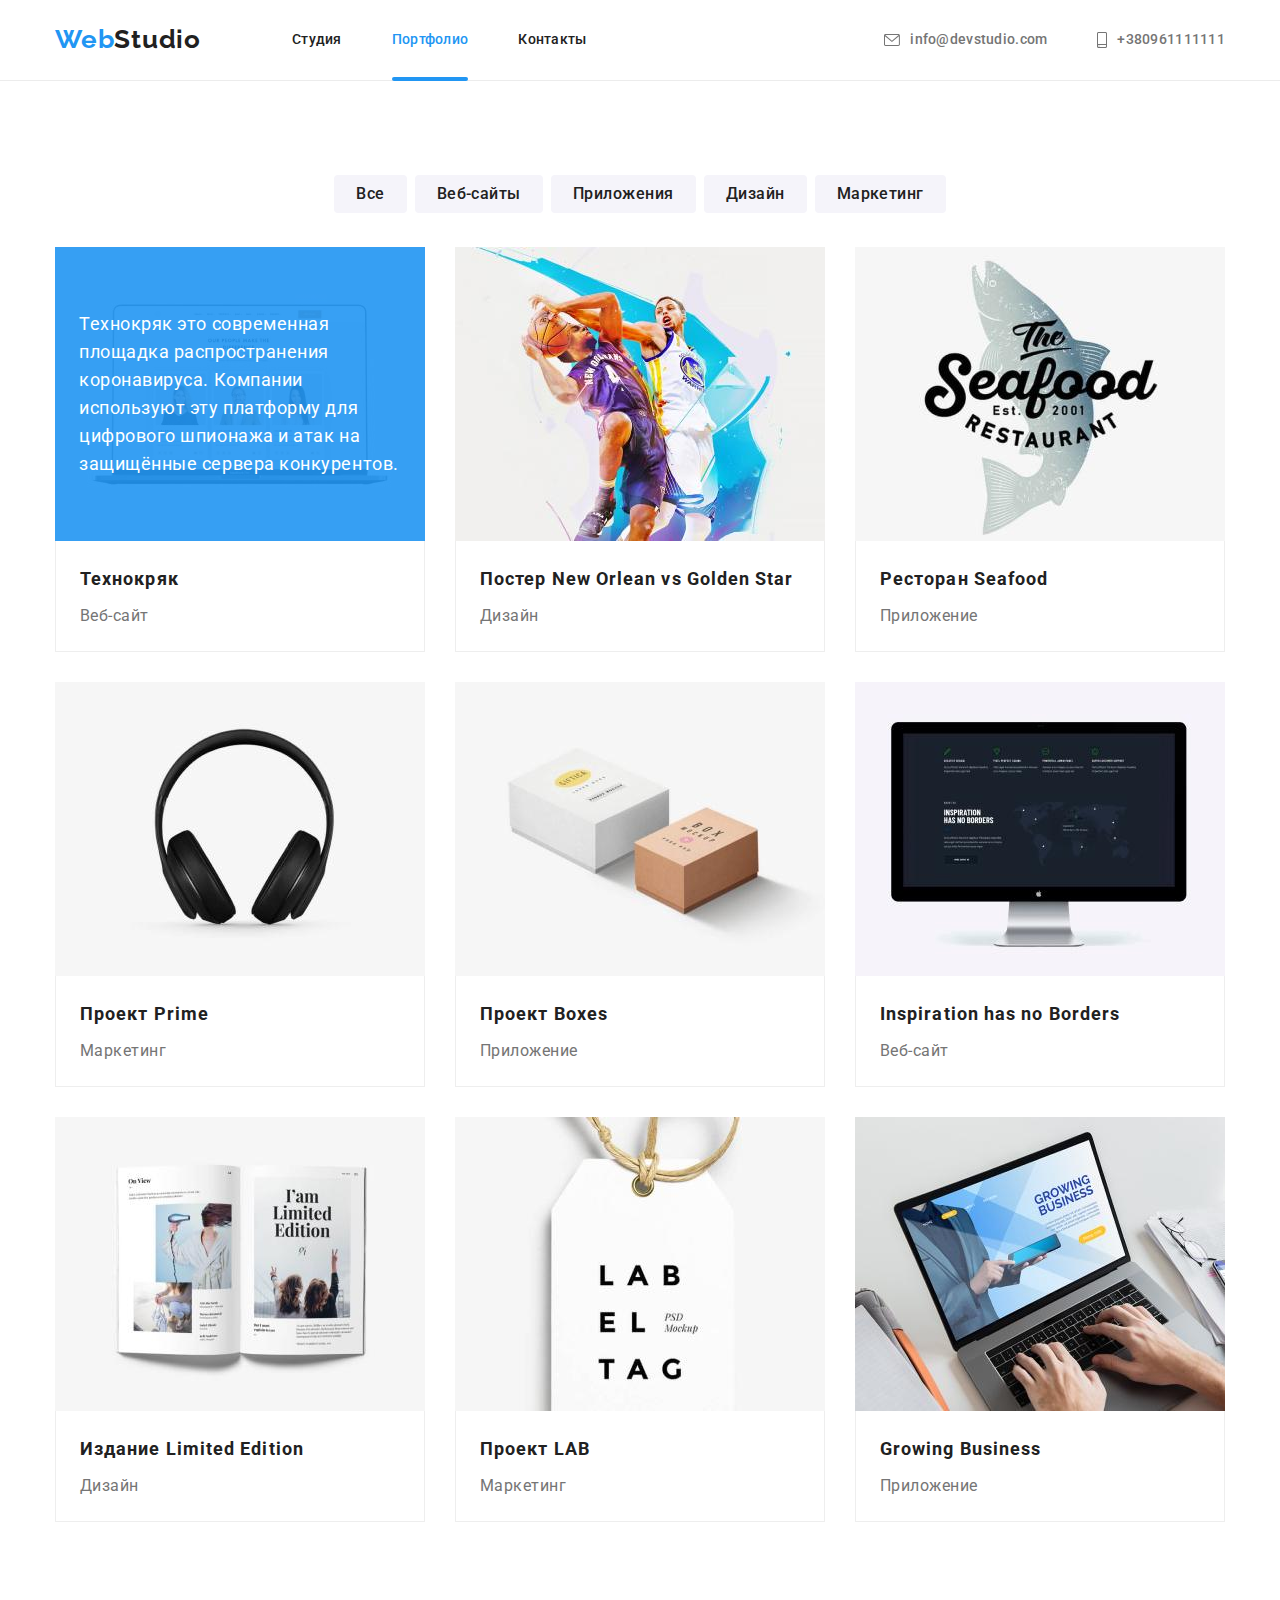
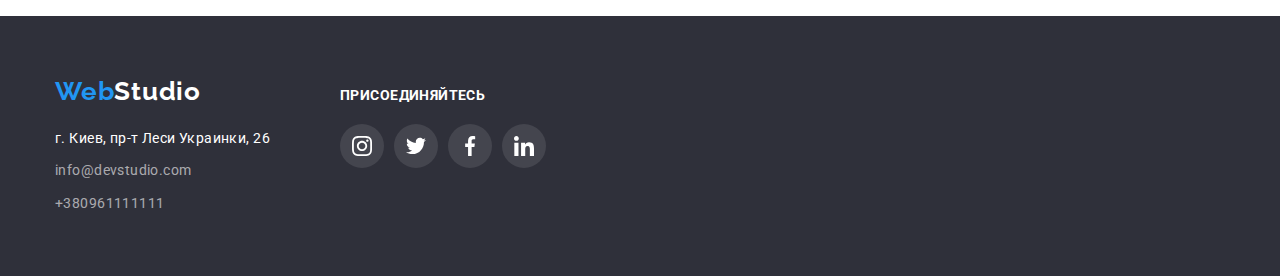
==== portfolio.html @ 486d4fc3 "added after(header), transition to links, position(img)" ====
<!DOCTYPE html>
<html lang="en">
<head>
    <meta charset="UTF-8">
    <meta http-equiv="X-UA-Compatible" content="IE=edge">
    <meta name="viewport" content="width=device-width, initial-scale=1.0">
    <title>Portfolio</title>
    <link rel="preconnect" href="https://fonts.googleapis.com">
    <link rel="preconnect" href="https://fonts.gstatic.com" crossorigin>
    <link href="https://fonts.googleapis.com/css2?family=Raleway:wght@700&family=Roboto:wght@400;500;900&display=swap"
        rel="stylesheet">
    <link rel="stylesheet" href="https://cdnjs.cloudflare.com/ajax/libs/modern-normalize/1.1.0/modern-normalize.css"
            integrity="sha512-Y0MM+V6ymRKN2zStTqzQ227DWhhp4Mzdo6gnlRnuaNCbc+YN/ZH0sBCLTM4M0oSy9c9VKiCvd4Jk44aCLrNS5Q=="
            crossorigin="anonymous" referrerpolicy="no-referrer" />
    <link rel="stylesheet" href="./css/styles.css">
    </head>

<body>
<!-- header -->
    <header class="header">
        <div class="container header-container">
            <nav class="header-nav">
                <a class="header-logo link" href=""><span class="logo-accent">Web</span>Studio</a>
                <ul class="header-list list">
                    <li class="header-item">
                        <a class="header-link link" href="./index.html">Студия</a>
                    </li>
                    <li class="header-item">
                        <a class="header-link link current" href="./portfolio.html">Портфолио</a>
                    </li>
                    <li class="header-item">
                        <a class="header-link link" href="">Контакты</a>
                    </li>
                </ul>
            </nav>
    
            <ul class="header-cont-list list">
                <li class="header-cont-item">
                    <a class="header-cont-link link header-cont-link-icon" href="mailto:info@devstudio.com">
                        <svg class="header-cont-icon" width="16px" height="12px">
                            <use href="./images/icons.svg#envelope"></use>
                        </svg>
                        info@devstudio.com</a>
                </li>
                <li class="header-cont-item">
                    <a class="header-cont-link link" href="tel:+380961111111">
                        <svg class="header-cont-icon" width="10px" height="16px">
                            <use href="./images/icons.svg#smartphone"></use>
                        </svg>
                        +380961111111</a>
                </li>
            </ul>
        </div>
    </header>

<!-- main -->
    <main>
        <section class="potfolio section">
            <div class="container">
            <h1 class="portfolio-title visually-hidden">All kinds our work</h1>
            <!-- Buttons -->
            <ul class="portfolio-btn-list list">
                <li class="portfolio-btn-item">
                    <button class="porfolio-button" type="button">Все</button>
                </li>
                <li class="portfolio-btn-item">
                    <button class="porfolio-button" type="button">Веб-сайты</button>
                </li>
                <li class="portfolio-btn-item">
                    <button class="porfolio-button" type="button">Приложения</button>
                </li> 
                <li class="portfolio-btn-item">
                    <button class="porfolio-button" type="button">Дизайн</button>
                </li>
                <li class="portfolio-btn-item">
                    <button class="porfolio-button" type="button">Маркетинг</button>
                </li>
            </ul>
            
<!--List of works -->
            <ul class="portfolio-work-list list">
                <li class="portfolio-work-item">
                    <a class="portfolio-work-link link" href="">
                        <div class="potfolio-thumb">
                            <img class="portfolio-img" src="./images/im-p1.jpg" alt="laptop" width="370">
                            <p class="potfolio-text">Технокряк это современная площадка распространения коронавируса. Компании используют эту платформу для цифрового
                            шпионажа и атак на защищённые сервера конкурентов.</p>
                        </div>
                        <div class="portfolio-description">
                            <p class="portfolio-works">Технокряк</p>
                            <p class="portfolio-work-type">Веб-сайт</p>
                        </div>
                    </a>
                </li>
                <li class="portfolio-work-item">
                    <a class="portfolio-work-link link" href="">
                        <img class="portfolio-img" src="./images/im-p2.jpg" alt="twonbasketball players" width="370">
                        <div class="portfolio-description">
                            <p class="portfolio-works">Постер New Orlean vs Golden Star</p>
                            <p class="portfolio-work-type">Дизайн</p>
                        </div>
                    </a>
                </li>
                <li class="portfolio-work-item">
                    <a class="portfolio-work-link link" href="">
                        <img class="portfolio-img" src="./images/im-p3.jpg" alt="emblem" width="370">
                        <div class="portfolio-description">
                            <p class="portfolio-works">Ресторан Seafood</p>
                            <p class="portfolio-work-type">Приложение</p>
                        </div>
                    </a>
                </li>
                <li class="portfolio-work-item">
                    <a class="portfolio-work-link link" href="">
                        <img class="portfolio-img" src="./images/im-p4.jpg" alt="headphons" width="370">
                        <div class="portfolio-description">
                            <p class="portfolio-works">Проект Prime</p>
                            <p class="portfolio-work-type">Маркетинг</p>
                        </div>
                    </a>
                </li>
                <li class="portfolio-work-item">
                    <a class="portfolio-work-link link" href="">
                        <img class="portfolio-img" src="./images/im-p5.jpg" alt="two boxes" width="370">
                        <div class="portfolio-description">
                            <p class="portfolio-works">Проект Boxes</p>
                            <p class="portfolio-work-type">Приложение</p>
                        </div>
                    </a>
                </li>
                <li class="portfolio-work-item">
                    <a class="portfolio-work-link link" href="">
                        <img class="portfolio-img" src="./images/im-p6.jpg" alt="imac computer" width="370">
                        <div class="portfolio-description">
                            <p class="portfolio-works">Inspiration has no Borders</p>
                            <p class="portfolio-work-type">Веб-сайт</p>
                        </div>
                    </a>
                </li>
                <li class="portfolio-work-item">
                    <a class="portfolio-work-link link" href="">
                        <img class="portfolio-img" src="./images/im-p7.jpg" alt="book" width="370">
                        <div class="portfolio-description">
                            <p class="portfolio-works">Издание Limited Edition</p>
                            <p class="portfolio-work-type">Дизайн</p>
                        </div>
                    </a>
                </li>
                <li class="portfolio-work-item">
                    <a class="portfolio-work-link link" href="">
                        <img class="portfolio-img" src="./images/im-p8.jpg" alt="label tag" width="370">
                        <div class="portfolio-description">
                            <p class="portfolio-works">Проект LAB</p>
                            <p class="portfolio-work-type">Маркетинг</p>
                        </div>
                    </a>
                </li>
                <li class="portfolio-work-item">
                    <a class="portfolio-work-link link" href="">
                        <img class="portfolio-img" src="./images/im-p9.jpg" alt="laptop" width="370">
                        <div class="portfolio-description">
                            <p class="portfolio-works">Growing Business</p>
                            <p class="portfolio-work-type">Приложение</p>
                        </div>
                    </a>
                </li>
            </ul>
            </div>
        </section>
    </main>

        <!-- footer -->
<footer class="footer">
    <div class="container footer-container">
        <div class="footer-adress-conteiner">
            <a class="footer-logo link" href="WebStudio"> <span class="logo-accent">Web</span>Studio</a>
            <address class="address">
                г. Киев, пр-т Леси Украинки, 26
            </address>
            <ul class="footer-list list">
                <li class="footer-item">
                    <a class="footer-link link" href="mailto:info@devstudio.com">info@devstudio.com</a>
                </li>
                <li class="footer-item">
                    <a class="footer-link link" href="tel:+380961111111">+380961111111</a>
                </li>
            </ul>
        </div>

        <div class="footer-social-conteiner">
            <p class="footer-social-text">присоединяйтесь</p>
            <ul class="footer-social-list list">
                <li class="footer-social-item">
                    <a href="" class="footer-social-link link">
                        <svg class="footer-social-icon">
                            <use href="./images/icons.svg#instagram"></use>
                        </svg>
                    </a>
                </li>
                <li class="footer-social-item">
                    <a href="" class="footer-social-link link">
                        <svg class="footer-social-icon">
                            <use href="./images/icons.svg#twitter"></use>
                        </svg>
                    </a>
                </li>
                <li class="footer-social-item">
                    <a href="" class="footer-social-link link">
                        <svg class="footer-social-icon">
                            <use href="./images/icons.svg#facebook"></use>
                        </svg>
                    </a>
                </li>
                <li class="footer-social-item">
                    <a href="" class="footer-social-link link">
                        <svg class="footer-social-icon">
                            <use href="./images/icons.svg#linkedin"></use>
                        </svg>
                    </a>
                </li>
            </ul>

        </div>
    </div>
</footer>

</body>
</html>
---- css/styles.css ----
:root {
  --primery-text-color: #757575;
  --title-text-color: #212121;
  --accent-text-clor: #2196f3;
  --background-color: #2f303a;
  --white-color: #ffffff;
  --icons-color: #afb1b8;
}

body {
  color: var(--primery-text-color);
  font-family: roboto;
}

.list {
  list-style: none;
}

.link {
  text-decoration: none;
}

.visually-hidden {
  position: absolute;
  white-space: nowrap;
  width: 1px;
  height: 1px;
  overflow: hidden;
  border: 0;
  padding: 0;
  clip: rect(0 0 0 0);
  clip-path: inset(50%);
  margin: -1px;
}

p,
h1,
h2,
h3,
h4,
h5,
h6 {
  margin: 0;
}
ul {
  margin: 0;
  padding: 0;
}

.container {
  width: 1200px;
  padding-right: 15px;
  padding-left: 15px;
  margin: 0 auto;
}

.section {
  padding-top: 94px;
  padding-bottom: 94px;
  max-width: 1600px;
}

/* ..........................header .........................*/

.header {
  border-bottom: 1px solid #ececec;
  max-width: 1600px;

  font-family: Roboto;
  font-weight: 500;
  font-size: 14px;
  line-height: 1.14;
  letter-spacing: 0.02em;
  background-color: var(--white-color);
}

.header-container {
  display: flex;
  justify-content: space-between;
  align-items: center;
}

.header-nav {
  display: flex;
  align-items: center;
}

.header-logo {
  margin-right: 91px;
  font-family: Raleway;
  font-weight: 700;
  font-size: 26px;
  line-height: 1.2;
  letter-spacing: 0.03em;
  color: var(--title-text-color);
}
.logo-accent {
  color: var(--accent-text-clor);
}

.header-list {
  display: flex;
}

.header-item:not(:last-child) {
  margin-right: 50px;
}

.header-link {
  position: relative;
  display: block;
  padding-top: 32px;
  padding-bottom: 32px;
  color: var(--title-text-color);
  transition: color 250ms cubic-bezier(0.4, 0, 0.2, 1);
}
.header-link:hover,
.header-link:focus {
  color: var(--accent-text-clor);
}
.current {
  color: var(--accent-text-clor);
}
.current::after {
  content: '';
  position: absolute;
  bottom: -1px;
  left: 0;
  display: block;
  width: 100%;
  height: 4px;
  background-color: var(--accent-text-clor);
  border-radius: 2px;
}

.header-cont-list {
  display: flex;
}

.header-cont-item + .header-cont-item {
  margin-left: 50px;
}

.header-cont-link {
  width: 100%;
  height: 100%;
  display: flex;
  justify-content: center;
  align-items: center;
  color: var(--primery-text-color);
  transition: color 250ms cubic-bezier(0.4, 0, 0.2, 1);
}

.header-cont-link:hover,
.header-cont-link:focus {
  color: var(--accent-text-clor);
}

.header-cont-icon {
  margin-right: 10px;
  fill: currentColor;
}
/* .header-cont-link:hover .header-cont-icon,
.header-cont-link:focus .header-cont-icon {
  fill: var(--accent-text-clor);
} */

/* .......................Hero........................... */

.hero {
  background-image: linear-gradient(to right, rgba(47, 48, 58, 0.4), rgba(47, 48, 58, 0.4)),
    url('../images/Hero-Bgrd.jpg');
  background-repeat: no-repeat;
  background-position: center;
  background-size: cover;
  padding-top: 200px;
  padding-bottom: 200px;
  text-align: center;
  max-width: 1600px;
}

.hero-title {
  width: 696px;
  margin-right: auto;
  margin-left: auto;

  font-weight: 900;
  font-size: 44px;
  line-height: 1.36;
  text-align: center;
  letter-spacing: 0.06em;
  text-transform: uppercase;
  color: var(--white-color);
}

.hero-button {
  display: block;
  margin: 30px auto 0px;
  padding: 10px 32px;
  min-width: 136px;
  border: transparent;
  box-shadow: 0px 4px 4px rgba(0, 0, 0, 0.15);
  border-radius: 4px;

  font-weight: 700;
  font-size: 16px;
  line-height: 1.9;
  display: flex;
  align-items: center;
  text-align: center;
  letter-spacing: 0.06em;
  color: var(--white-color);
  background-color: var(--accent-text-clor);
  cursor: pointer;
  font-family: inherit;
}

/* .......................Our Qualities........................... */

.qualities-list {
  display: flex;
}

.qualities-item {
  width: 270px;
}
.qualities-item:not(:last-child) {
  margin-right: 30px;
}

.qualities-img {
  display: flex;
  justify-content: center;
  align-items: center;
  width: 270px;
  height: 120px;
  margin-bottom: 30px;
  border-radius: 4px;
  background-color: #f5f4fa;
}
.qualities-icon {
  width: 70px;
  height: 70px;
}

.qualities-second-title {
  margin-bottom: 10px;
  font-weight: 700;
  font-size: 14px;
  line-height: 1.14;
  letter-spacing: 0.03em;
  text-transform: uppercase;
  color: var(--title-text-color);
}

.qualities-text {
  font-weight: 400;
  font-size: 14px;
  line-height: 1.71;
  letter-spacing: 0.03em;
  color: var(--primery-text-color);
}

/* .......................What we do........................... */
.work {
  padding-top: 0;
}
.work-title {
  margin-bottom: 50px;
  font-weight: 700;
  font-size: 36px;
  line-height: 1.17;
  text-align: center;
  letter-spacing: 0.03em;
  color: var(--title-text-color);
}

.work-list {
  display: flex;
}

.work-item {
  position: relative;
  display: block;
  margin-right: 30px;
}
.work-item:last-child {
  margin-right: 0;
}

.work-img {
  display: block;
}

.work-text {
  position: absolute;
  bottom: 0;
  left: 0;
  width: 100%;
  height: 70px;
  padding: 27px 82px;
  background: rgba(47, 48, 58, 0.8);
  box-shadow: 0px 4px 4px rgba(0, 0, 0, 0.25);
  font-weight: 700;
  font-size: 14px;
  line-height: 1.14;
  text-align: center;
  letter-spacing: 0.03em;
  text-transform: uppercase;
  color: var(--white-color);
}

/* .......................Our Team........................... */

.team {
  background-color: #f5f4fa;
}

.team-description {
  padding-top: 30px;
  padding-bottom: 30px;
}

.team-photo {
  display: block;
}

.team-name {
  margin-bottom: 10px;
}

.team-title {
  margin-bottom: 50px;
  font-weight: 700;
  font-size: 36px;
  line-height: 1.17;
  text-align: center;
  letter-spacing: 0.03em;
  color: var(--title-text-color);
}

.team-list {
  display: flex;
}

.team-item {
  box-shadow: 0px 1px 3px rgba(0, 0, 0, 0.12), 0px 1px 1px rgba(0, 0, 0, 0.14),
    0px 2px 1px rgba(0, 0, 0, 0.2);
  border-radius: 0px 0px 4px 4px;
  background-color: var(--white-color);
}

.team-item:not(:last-child) {
  margin-right: 30px;
}

.team-name {
  font-weight: 500;
  font-size: 16px;
  line-height: 1.19;
  text-align: center;
  letter-spacing: 0.03em;
  color: var(--title-text-color);
}

.team-position {
  margin-bottom: 16px;
  font-weight: 400;
  font-size: 16px;
  line-height: 1.19;
  text-align: center;
  letter-spacing: 0.03em;
  color: var(--primery-text-color);
}

.team-social-list {
  display: flex;
  justify-content: center;
}

.team-social-item {
  width: 44px;
  height: 44px;
}
.team-social-item:not(last-child) {
  margin-right: 10px;
}

.team-social-link {
  width: 100%;
  height: 100%;
  display: flex;
  justify-content: center;
  align-items: center;
  border-radius: 50px;
  color: var(--icons-color);
  transition: color 250ms cubic-bezier(0.4, 0, 0.2, 1),
    background-color 250ms cubic-bezier(0.4, 0, 0.2, 1);
}

.team-social-icon {
  width: 20px;
  height: 20px;
  fill: currentColor;
}

.team-social-link:hover,
.team-social-link:focus {
  background-color: var(--accent-text-clor);
  color: white;
}

/* ......................Regular Clients.......................... */

.clients-title {
  margin-bottom: 50px;
  font-style: normal;
  font-weight: 700;
  font-size: 36px;
  line-height: 1.17px;
  text-align: center;
  letter-spacing: 0.03em;
  color: var(--title-text-color);
}

.clients-list {
  display: flex;
}

.clients-item {
  width: 170px;
  height: 92px;
}

.clients-item + .clients-item {
  margin-left: 30px;
}

.clients-link {
  display: flex;
  width: 100%;
  height: 100%;
  justify-content: center;
  align-items: center;
  box-sizing: border-box;
  border: 1px solid var(--icons-color);
  border-radius: 4px;
  color: var(--icons-color);
  transition: color 250ms cubic-bezier(0.4, 0, 0.2, 1),
    border-color 250ms cubic-bezier(0.4, 0, 0.2, 1);
}

.clients-link:hover,
.clients-link:focus {
  border-color: var(--accent-text-clor);
  color: var(--accent-text-clor);
}

.clients-icon {
  width: 100%;
  height: 100%;
  fill: currentColor;
}

/* .......................Footer........................... */

.footer {
  background-color: var(--background-color);
  padding-top: 60px;
  padding-bottom: 60px;
  max-width: 1600px;
}

.footer-container {
  display: flex;
  align-items: baseline;
}

.footer-logo {
  display: block;
  margin-bottom: 20px;
  font-family: Raleway;
  font-style: normal;
  font-weight: 700;
  font-size: 26px;
  line-height: 1.19;
  letter-spacing: 0.03em;
  color: var(--white-color);
}

.address {
  margin-bottom: 9px;
  font-style: normal;
  font-weight: 400;
  font-size: 14px;
  line-height: 1.71;
  letter-spacing: 0.03em;
  color: var(--white-color);
}
.footer-item:not(:last-child) {
  margin-bottom: 9px;
}
.footer-link {
  font-weight: 400;
  font-size: 14px;
  line-height: 1.71;
  letter-spacing: 0.03em;
  color: rgba(255, 255, 255, 0.6);
  ttransition: color 250ms cubic-bezier(0.4, 0, 0.2, 1);
}
.footer-link:hover,
.footer-link:focus {
  color: var(--accent-text-clor);
}

.footer-social-conteiner {
  margin-left: 70px;
}

.footer-social-text {
  margin-bottom: 20px;
  font-style: normal;
  font-weight: 700;
  font-size: 14px;
  line-height: 1.14;
  letter-spacing: 0.03em;
  text-transform: uppercase;
  color: var(--white-color);
}

.footer-social-list {
  display: flex;
  justify-content: flex-start;
  text-align: center;
}

.footer-social-item {
  width: 44px;
  height: 44px;
  margin-right: 10px;
}

.footer-social-link {
  display: inline-block;
  width: 100%;
  height: 100%;
  padding: 12px;
  border-radius: 50px;
  background: rgba(255, 255, 255, 0.1);
  transition: background-color 250ms cubic-bezier(0.4, 0, 0.2, 1);
}

.footer-social-link:hover,
.footer-social-link:focus {
  background-color: var(--accent-text-clor);
}

.footer-social-icon {
  width: 20px;
  height: 20px;
  fill: var(--white-color);
}

/* .......................Portfolio........................... */

/* .......................Buttons.......................... */

.portfolio-btn-list {
  display: flex;
  justify-content: center;
  margin-bottom: 34px;
}

.portfolio-btn-item:not(:last-child) {
  margin-right: 8px;
}

.porfolio-button {
  background-color: #f5f4fa;
  padding: 6px 22px;
  border: transparent;
  border-radius: 4px;
  font-style: normal;
  font-weight: 500;
  font-size: 16px;
  line-height: 1.62;
  text-align: center;
  letter-spacing: 0.03em;
  font-family: inherit;
  color: var(--title-text-color);
  transition: background-color 250ms cubic-bezier(0.4, 0, 0.2, 1),
    box-shadow 250ms cubic-bezier(0.4, 0, 0.2, 1);
}
.porfolio-button:hover,
.porfolio-button:focus {
  background-color: var(--accent-text-clor);
  box-shadow: 0px 3px 1px rgba(0, 0, 0, 0.1), 0px 1px 2px rgba(0, 0, 0, 0.08),
    0px 2px 2px rgba(0, 0, 0, 0.12);
}

/* .......................List of works......................... */

.portfolio-work-list {
  display: flex;
  flex-wrap: wrap;
}

.portfolio-work-item:not(:nth-child(3n)) {
  margin-right: 30px;
}
.portfolio-work-item:not(:nth-last-child(-n + 3)) {
  margin-bottom: 30px;
}

.portfolio-work-link {
  display: inline-block;
  transition: box-shadow 250ms cubic-bezier(0.4, 0, 0.2, 1);
}
.portfolio-work-link:hover {
  box-shadow: 0px 1px 1px rgba(0, 0, 0, 0.12), 0px 4px 4px rgba(0, 0, 0, 0.06),
    1px 4px 6px rgba(0, 0, 0, 0.16);
}

.portfolio-img {
  display: block;
}

.potfolio-thumb {
  display: block;
  width: 370px;
  position: relative;
}

.potfolio-text {
  position: absolute;
  top: 0;
  left: 0;
  overflow: ;
  padding: 63px 24px;
  font-style: normal;
  font-weight: normal;
  font-size: 18px;
  line-height: 28px;
  letter-spacing: 0.03em;
  color: #ffffff;
  background: rgba(33, 150, 243, 0.9);
}

.portfolio-description {
  padding: 20px 24px;
  border-right: 1px solid #eeeeee;
  border-bottom: 1px solid #eeeeee;
  border-left: 1px solid #eeeeee;
}
.portfolio-works {
  margin-bottom: 4px;
  font-weight: 700;
  font-size: 18px;
  line-height: 2;
  letter-spacing: 0.06em;
  color: var(--title-text-color);
}

.portfolio-work-type {
  font-weight: 400;
  font-size: 16px;
  line-height: 1.87;
  letter-spacing: 0.03em;
  color: var(--primery-text-color);
}
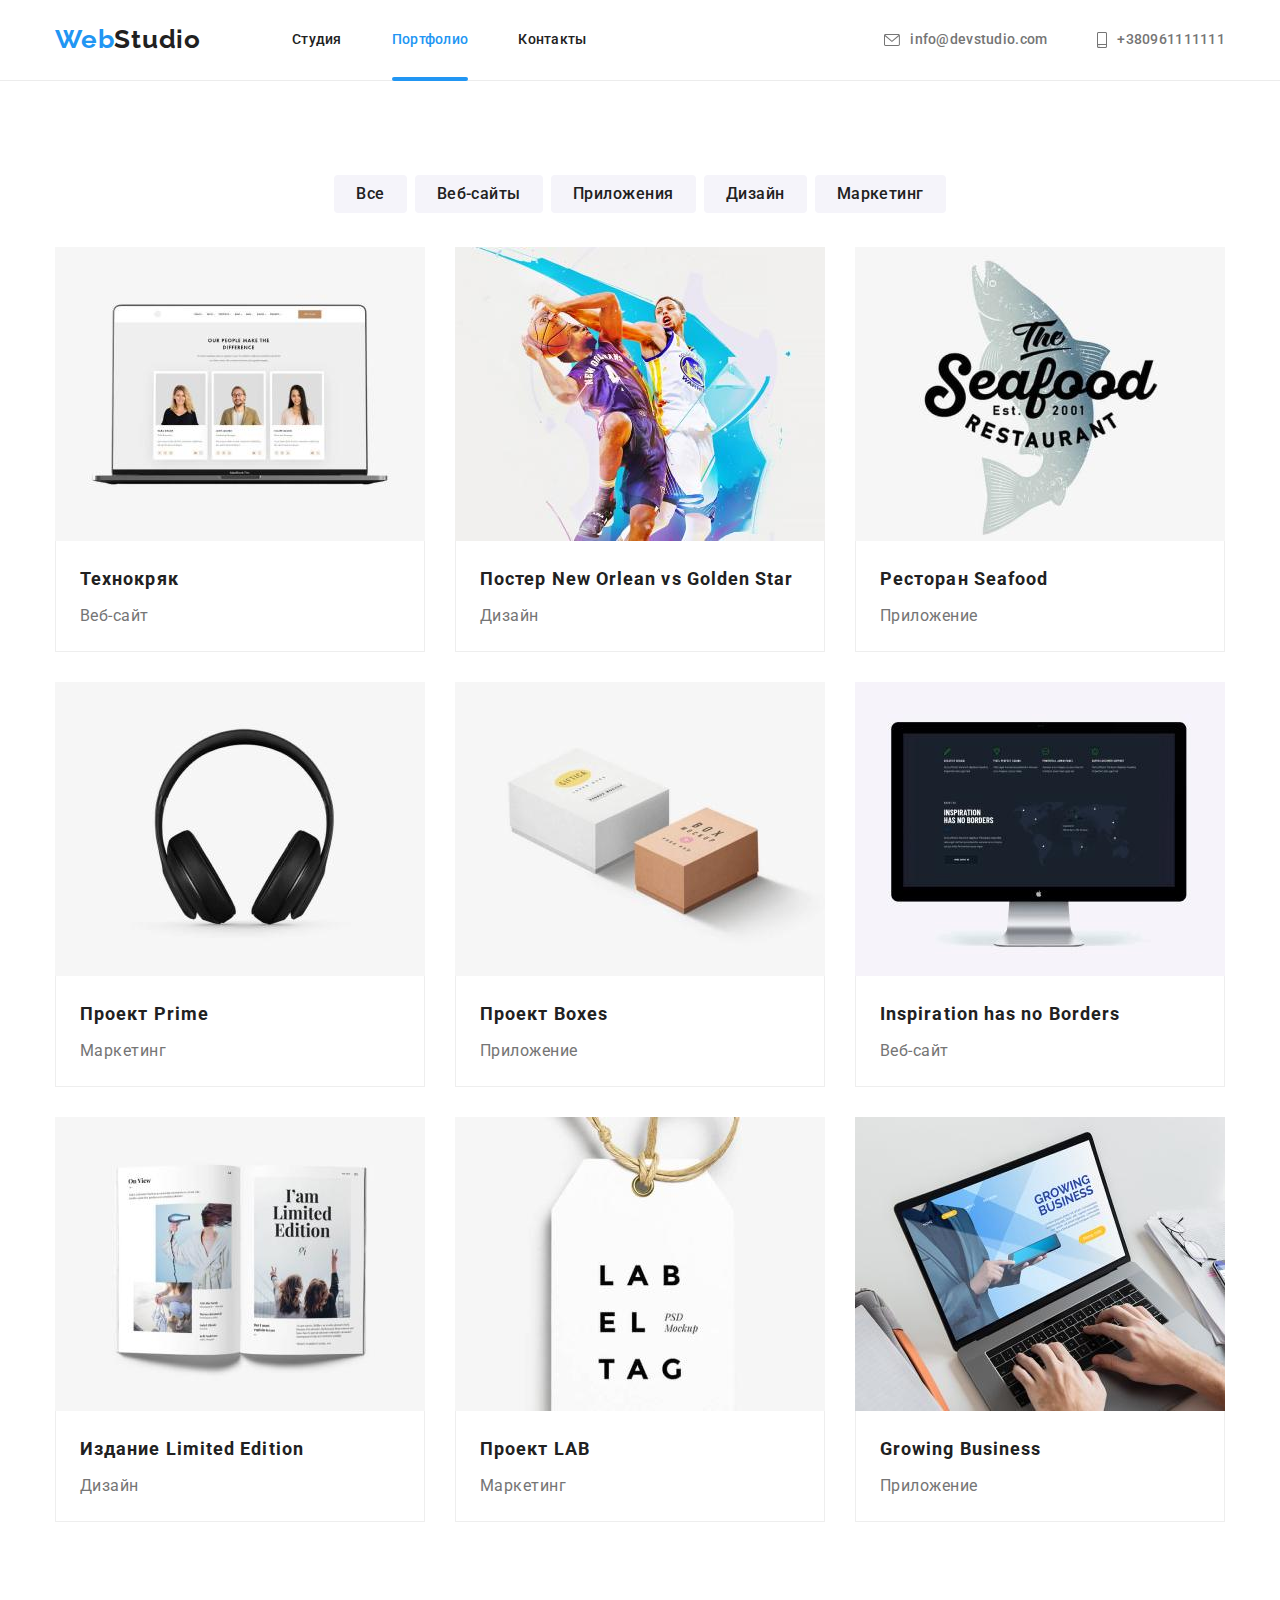
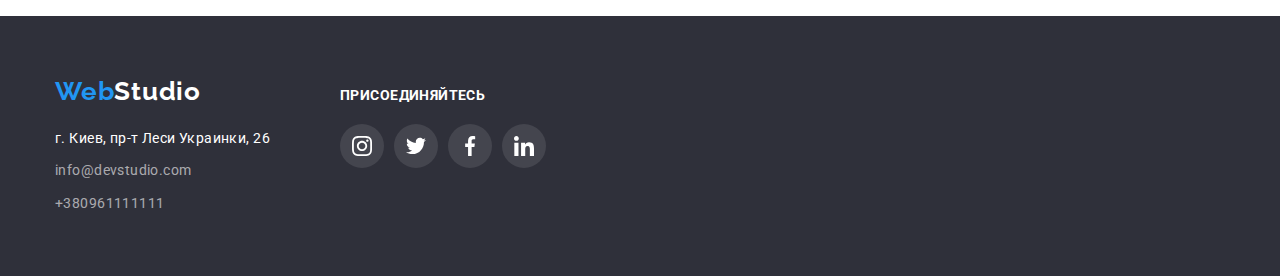
==== commit f258ac9c: "added overlay to portfolio links" ====
--- a/portfolio.html
+++ b/portfolio.html
@@ -83,8 +83,9 @@
                     <a class="portfolio-work-link link" href="">
                         <div class="potfolio-thumb">
                             <img class="portfolio-img" src="./images/im-p1.jpg" alt="laptop" width="370">
-                            <p class="potfolio-text">Технокряк это современная площадка распространения коронавируса. Компании используют эту платформу для цифрового
-                            шпионажа и атак на защищённые сервера конкурентов.</p>
+                            <p class="overlay">Технокряк это современная площадка распространения коронавируса. Компании используют эту платформу для цифрового
+                            шпионажа и атак на защищённые сервера конкурентов.
+                            </p>
                         </div>
                         <div class="portfolio-description">
                             <p class="portfolio-works">Технокряк</p>
@@ -94,7 +95,13 @@
                 </li>
                 <li class="portfolio-work-item">
                     <a class="portfolio-work-link link" href="">
-                        <img class="portfolio-img" src="./images/im-p2.jpg" alt="twonbasketball players" width="370">
+                        <div class="potfolio-thumb">
+                            <img class="portfolio-img" src="./images/im-p2.jpg" alt="laptop" width="370">
+                            <p class="overlay">Технокряк это современная площадка распространения коронавируса. Компании используют эту
+                                платформу для цифрового
+                                шпионажа и атак на защищённые сервера конкурентов.
+                            </p>
+                        </div>
                         <div class="portfolio-description">
                             <p class="portfolio-works">Постер New Orlean vs Golden Star</p>
                             <p class="portfolio-work-type">Дизайн</p>
@@ -103,7 +110,13 @@
                 </li>
                 <li class="portfolio-work-item">
                     <a class="portfolio-work-link link" href="">
-                        <img class="portfolio-img" src="./images/im-p3.jpg" alt="emblem" width="370">
+                        <div class="potfolio-thumb">
+                            <img class="portfolio-img" src="./images/im-p3.jpg" alt="laptop" width="370">
+                            <p class="overlay">Технокряк это современная площадка распространения коронавируса. Компании используют эту
+                                платформу для цифрового
+                                шпионажа и атак на защищённые сервера конкурентов.
+                            </p>
+                        </div>
                         <div class="portfolio-description">
                             <p class="portfolio-works">Ресторан Seafood</p>
                             <p class="portfolio-work-type">Приложение</p>
@@ -112,7 +125,13 @@
                 </li>
                 <li class="portfolio-work-item">
                     <a class="portfolio-work-link link" href="">
-                        <img class="portfolio-img" src="./images/im-p4.jpg" alt="headphons" width="370">
+                        <div class="potfolio-thumb">
+                            <img class="portfolio-img" src="./images/im-p4.jpg" alt="laptop" width="370">
+                            <p class="overlay">Технокряк это современная площадка распространения коронавируса. Компании используют эту
+                                платформу для цифрового
+                                шпионажа и атак на защищённые сервера конкурентов.
+                            </p>
+                        </div>
                         <div class="portfolio-description">
                             <p class="portfolio-works">Проект Prime</p>
                             <p class="portfolio-work-type">Маркетинг</p>
@@ -121,7 +140,13 @@
                 </li>
                 <li class="portfolio-work-item">
                     <a class="portfolio-work-link link" href="">
-                        <img class="portfolio-img" src="./images/im-p5.jpg" alt="two boxes" width="370">
+                        <div class="potfolio-thumb">
+                            <img class="portfolio-img" src="./images/im-p5.jpg" alt="laptop" width="370">
+                            <p class="overlay">Технокряк это современная площадка распространения коронавируса. Компании используют эту
+                                платформу для цифрового
+                                шпионажа и атак на защищённые сервера конкурентов.
+                            </p>
+                        </div>
                         <div class="portfolio-description">
                             <p class="portfolio-works">Проект Boxes</p>
                             <p class="portfolio-work-type">Приложение</p>
@@ -130,7 +155,13 @@
                 </li>
                 <li class="portfolio-work-item">
                     <a class="portfolio-work-link link" href="">
-                        <img class="portfolio-img" src="./images/im-p6.jpg" alt="imac computer" width="370">
+                        <div class="potfolio-thumb">
+                            <img class="portfolio-img" src="./images/im-p6.jpg" alt="laptop" width="370">
+                            <p class="overlay">Технокряк это современная площадка распространения коронавируса. Компании используют эту
+                                платформу для цифрового
+                                шпионажа и атак на защищённые сервера конкурентов.
+                            </p>
+                        </div>
                         <div class="portfolio-description">
                             <p class="portfolio-works">Inspiration has no Borders</p>
                             <p class="portfolio-work-type">Веб-сайт</p>
@@ -139,7 +170,13 @@
                 </li>
                 <li class="portfolio-work-item">
                     <a class="portfolio-work-link link" href="">
-                        <img class="portfolio-img" src="./images/im-p7.jpg" alt="book" width="370">
+                        <div class="potfolio-thumb">
+                            <img class="portfolio-img" src="./images/im-p7.jpg" alt="laptop" width="370">
+                            <p class="overlay">Технокряк это современная площадка распространения коронавируса. Компании используют эту
+                                платформу для цифрового
+                                шпионажа и атак на защищённые сервера конкурентов.
+                            </p>
+                        </div>
                         <div class="portfolio-description">
                             <p class="portfolio-works">Издание Limited Edition</p>
                             <p class="portfolio-work-type">Дизайн</p>
@@ -148,7 +185,13 @@
                 </li>
                 <li class="portfolio-work-item">
                     <a class="portfolio-work-link link" href="">
-                        <img class="portfolio-img" src="./images/im-p8.jpg" alt="label tag" width="370">
+                        <div class="potfolio-thumb">
+                            <img class="portfolio-img" src="./images/im-p8.jpg" alt="laptop" width="370">
+                            <p class="overlay">Технокряк это современная площадка распространения коронавируса. Компании используют эту
+                                платформу для цифрового
+                                шпионажа и атак на защищённые сервера конкурентов.
+                            </p>
+                        </div>
                         <div class="portfolio-description">
                             <p class="portfolio-works">Проект LAB</p>
                             <p class="portfolio-work-type">Маркетинг</p>
@@ -157,7 +200,13 @@
                 </li>
                 <li class="portfolio-work-item">
                     <a class="portfolio-work-link link" href="">
-                        <img class="portfolio-img" src="./images/im-p9.jpg" alt="laptop" width="370">
+                        <div class="potfolio-thumb">
+                            <img class="portfolio-img" src="./images/im-p9.jpg" alt="laptop" width="370">
+                            <p class="overlay">Технокряк это современная площадка распространения коронавируса. Компании используют эту
+                                платформу для цифрового
+                                шпионажа и атак на защищённые сервера конкурентов.
+                            </p>
+                        </div>
                         <div class="portfolio-description">
                             <p class="portfolio-works">Growing Business</p>
                             <p class="portfolio-work-type">Приложение</p>
--- a/css/styles.css
+++ b/css/styles.css
@@ -626,24 +626,29 @@
 }
 
 .potfolio-thumb {
+  position: relative;
   display: block;
   width: 370px;
-  position: relative;
-}
-
-.potfolio-text {
+  overflow: hidden;
+}
+
+.overlay {
   position: absolute;
+  transform: translateY(100%);
+  transition: transform 250ms cubic-bezier(0.4, 0, 0.2, 1);
   top: 0;
   left: 0;
-  overflow: ;
   padding: 63px 24px;
   font-style: normal;
   font-weight: normal;
   font-size: 18px;
-  line-height: 28px;
+  line-height: 1.56;
   letter-spacing: 0.03em;
   color: #ffffff;
   background: rgba(33, 150, 243, 0.9);
+}
+.portfolio-work-link:hover .overlay {
+  transform: translateY(0);
 }
 
 .portfolio-description {
